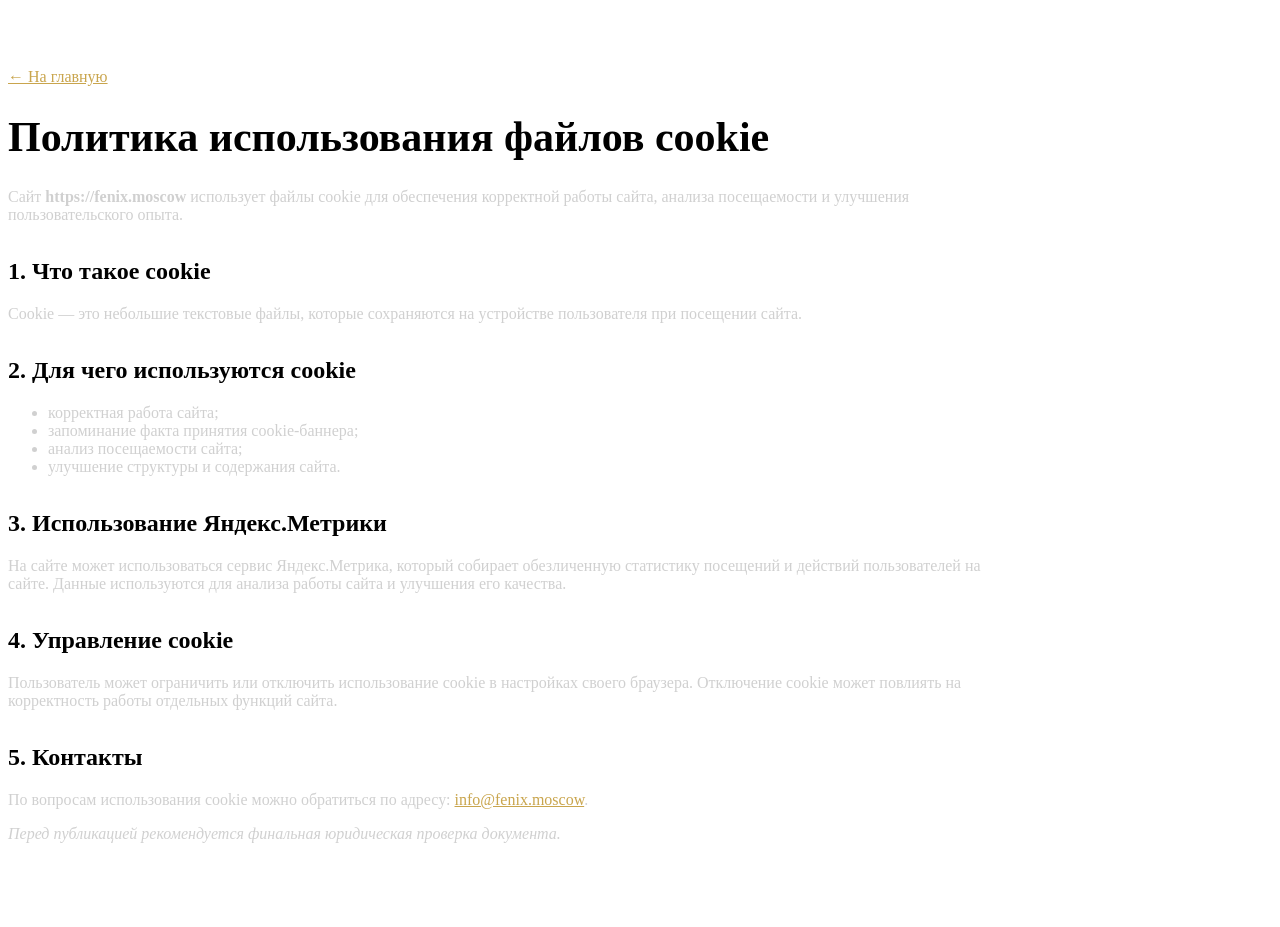
==== cookie-policy.html @ ed6f143b "Add files via upload" ====
<!doctype html><html lang="ru"><head><meta charset="utf-8"><meta name="viewport" content="width=device-width, initial-scale=1"><title>Политика использования файлов cookie | ООО «Феникс»</title><link rel="icon" href="favicon.png"><link rel="stylesheet" href="css/style.css"><style>.legal{max-width:980px;padding:60px 0}.legal h1{font-size:42px;line-height:1.1}.legal h2{margin-top:34px}.legal p,.legal li{color:#d0d0d0}.legal a{color:#C9A54D}</style></head><body><div class="grid-bg"></div><main class="container legal"><a href="index.html" style="color:#C9A54D">← На главную</a><h1>Политика использования файлов cookie</h1><p>Сайт <strong>https://fenix.moscow</strong> использует файлы cookie для обеспечения корректной работы сайта, анализа посещаемости и улучшения пользовательского опыта.</p><h2>1. Что такое cookie</h2><p>Cookie — это небольшие текстовые файлы, которые сохраняются на устройстве пользователя при посещении сайта.</p><h2>2. Для чего используются cookie</h2><ul><li>корректная работа сайта;</li><li>запоминание факта принятия cookie-баннера;</li><li>анализ посещаемости сайта;</li><li>улучшение структуры и содержания сайта.</li></ul><h2>3. Использование Яндекс.Метрики</h2><p>На сайте может использоваться сервис Яндекс.Метрика, который собирает обезличенную статистику посещений и действий пользователей на сайте. Данные используются для анализа работы сайта и улучшения его качества.</p><h2>4. Управление cookie</h2><p>Пользователь может ограничить или отключить использование cookie в настройках своего браузера. Отключение cookie может повлиять на корректность работы отдельных функций сайта.</p><h2>5. Контакты</h2><p>По вопросам использования cookie можно обратиться по адресу: <a href="mailto:info@fenix.moscow">info@fenix.moscow</a>.</p><p><em>Перед публикацией рекомендуется финальная юридическая проверка документа.</em></p></main></body></html>
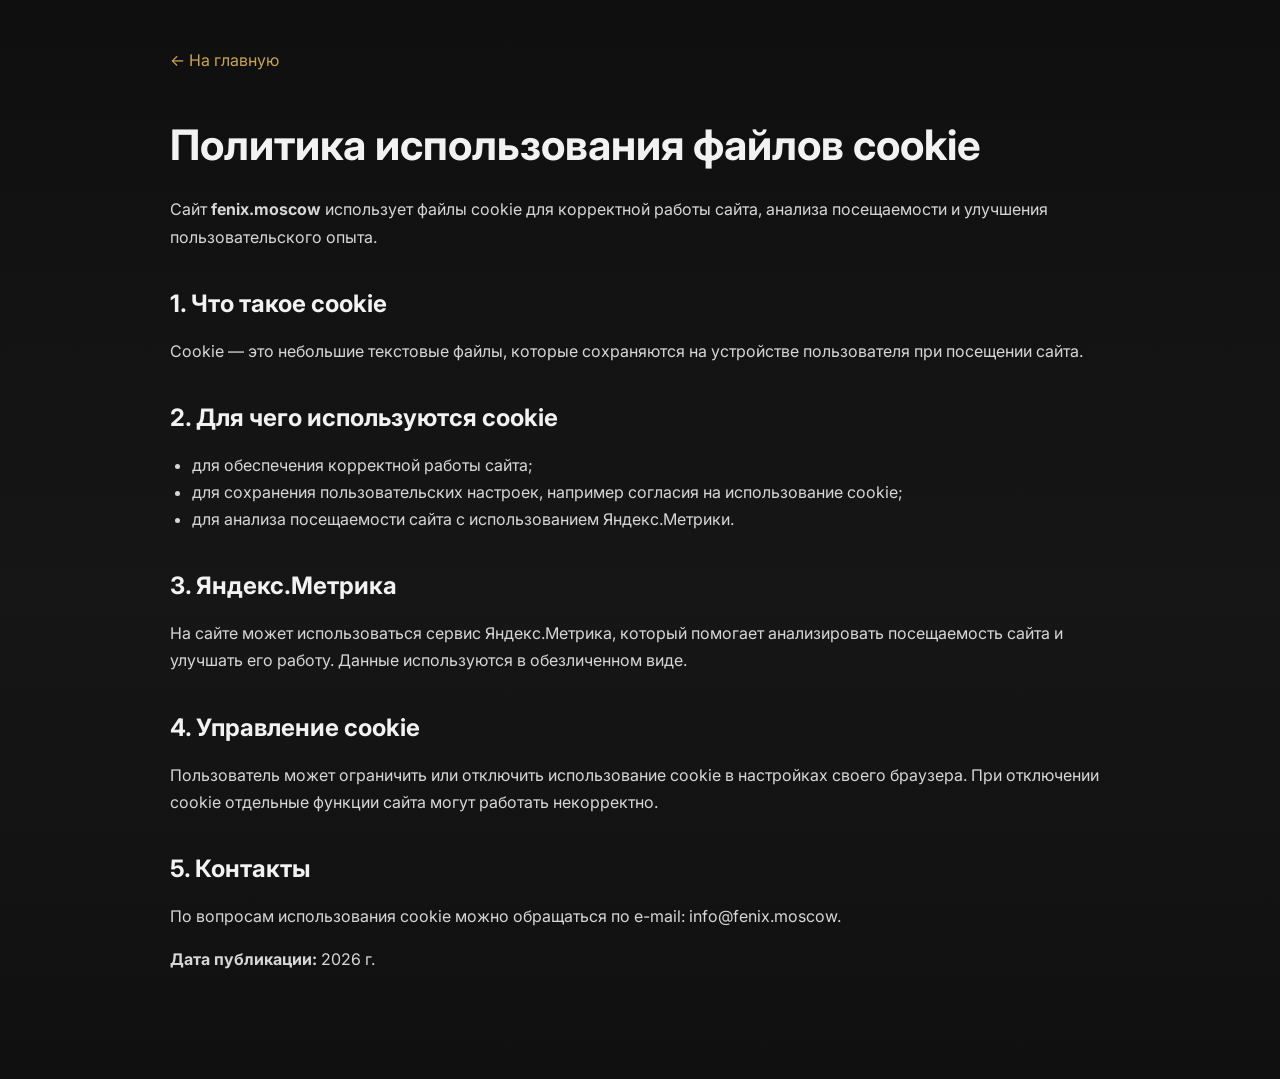
==== commit 1695f4b6: "ver 1.1" ====
--- a/cookie-policy.html
+++ b/cookie-policy.html
@@ -1 +1 @@
-<!doctype html><html lang="ru"><head><meta charset="utf-8"><meta name="viewport" content="width=device-width, initial-scale=1"><title>Политика использования файлов cookie | ООО «Феникс»</title><link rel="icon" href="favicon.png"><link rel="stylesheet" href="css/style.css"><style>.legal{max-width:980px;padding:60px 0}.legal h1{font-size:42px;line-height:1.1}.legal h2{margin-top:34px}.legal p,.legal li{color:#d0d0d0}.legal a{color:#C9A54D}</style></head><body><div class="grid-bg"></div><main class="container legal"><a href="index.html" style="color:#C9A54D">← На главную</a><h1>Политика использования файлов cookie</h1><p>Сайт <strong>https://fenix.moscow</strong> использует файлы cookie для обеспечения корректной работы сайта, анализа посещаемости и улучшения пользовательского опыта.</p><h2>1. Что такое cookie</h2><p>Cookie — это небольшие текстовые файлы, которые сохраняются на устройстве пользователя при посещении сайта.</p><h2>2. Для чего используются cookie</h2><ul><li>корректная работа сайта;</li><li>запоминание факта принятия cookie-баннера;</li><li>анализ посещаемости сайта;</li><li>улучшение структуры и содержания сайта.</li></ul><h2>3. Использование Яндекс.Метрики</h2><p>На сайте может использоваться сервис Яндекс.Метрика, который собирает обезличенную статистику посещений и действий пользователей на сайте. Данные используются для анализа работы сайта и улучшения его качества.</p><h2>4. Управление cookie</h2><p>Пользователь может ограничить или отключить использование cookie в настройках своего браузера. Отключение cookie может повлиять на корректность работы отдельных функций сайта.</p><h2>5. Контакты</h2><p>По вопросам использования cookie можно обратиться по адресу: <a href="mailto:info@fenix.moscow">info@fenix.moscow</a>.</p><p><em>Перед публикацией рекомендуется финальная юридическая проверка документа.</em></p></main></body></html>
+<!doctype html><html lang="ru"><head><meta charset="utf-8"><meta name="viewport" content="width=device-width, initial-scale=1"><title>Политика использования cookie | ООО «Феникс»</title><link rel="icon" href="favicon.png" type="image/png"><link href="https://fonts.googleapis.com/css2?family=Inter:wght@400;500;600;700;800&display=swap" rel="stylesheet"><link rel="stylesheet" href="css/style.css"></head><body><div class="page"><div class="grid-bg"></div><main class="container legal-page legal"><a class="back" href="index.html">← На главную</a><h1>Политика использования файлов cookie</h1><p>Сайт <b>fenix.moscow</b> использует файлы cookie для корректной работы сайта, анализа посещаемости и улучшения пользовательского опыта.</p><h2>1. Что такое cookie</h2><p>Cookie — это небольшие текстовые файлы, которые сохраняются на устройстве пользователя при посещении сайта.</p><h2>2. Для чего используются cookie</h2><ul><li>для обеспечения корректной работы сайта;</li><li>для сохранения пользовательских настроек, например согласия на использование cookie;</li><li>для анализа посещаемости сайта с использованием Яндекс.Метрики.</li></ul><h2>3. Яндекс.Метрика</h2><p>На сайте может использоваться сервис Яндекс.Метрика, который помогает анализировать посещаемость сайта и улучшать его работу. Данные используются в обезличенном виде.</p><h2>4. Управление cookie</h2><p>Пользователь может ограничить или отключить использование cookie в настройках своего браузера. При отключении cookie отдельные функции сайта могут работать некорректно.</p><h2>5. Контакты</h2><p>По вопросам использования cookie можно обращаться по e-mail: <a href="mailto:info@fenix.moscow">info@fenix.moscow</a>.</p><p><b>Дата публикации:</b> 2026 г.</p></main></div></body></html>
--- a/css/style.css
+++ b/css/style.css
@@ -0,0 +1 @@
+:root{--bg:#111;--bg2:#161616;--card:#1a1a1a;--gold:#c9a54d;--gold2:#e4c46a;--text:#f2f2f2;--muted:#9a9a9a;--line:rgba(201,165,77,.18);--line2:rgba(255,255,255,.08);--max:1360px;--radius:18px}*{box-sizing:border-box}html{scroll-behavior:smooth}body{margin:0;font-family:Inter,Arial,sans-serif;background:linear-gradient(180deg,#0f0f0f,#161616 55%,#101010);color:var(--text);overflow-x:hidden}a{color:inherit;text-decoration:none}.container{width:min(var(--max),calc(100% - 48px));margin:0 auto}.page{position:relative;min-height:100vh;overflow:hidden}.grid-bg{position:fixed;inset:0;pointer-events:none;opacity:.32;background-image:linear-gradient(rgba(201,165,77,.04) 1px,transparent 1px),linear-gradient(90deg,rgba(201,165,77,.04) 1px,transparent 1px);background-size:72px 72px;mask-image:linear-gradient(to bottom,#000,transparent 85%)}.glow{position:fixed;left:-230px;top:-160px;width:520px;height:520px;border-radius:50%;background:radial-gradient(circle,rgba(201,165,77,.2),transparent 65%);pointer-events:none}.header{position:sticky;top:0;z-index:20;display:flex;align-items:center;justify-content:space-between;gap:28px;min-height:104px;padding:18px 0;border-bottom:1px solid var(--line2);backdrop-filter:blur(18px);background:rgba(16,16,16,.78)}.brand{display:flex;align-items:center;gap:18px;min-width:0;flex:0 1 500px}.brand img{width:78px;height:78px;object-fit:contain;filter:drop-shadow(0 0 15px rgba(201,165,77,.08));flex:0 0 auto}.brand-text{display:flex;flex-direction:column;min-width:0}.brand-company{font-size:21px;font-weight:700;letter-spacing:.01em;white-space:nowrap}.brand-slogan{font-size:14px;color:var(--muted);line-height:1.35;max-width:420px;margin-top:6px}.nav{display:flex;align-items:center;gap:clamp(22px,3vw,52px);font-size:16px;font-weight:500;white-space:nowrap}.nav a:not(.btn){color:#eee;transition:.2s}.nav a:not(.btn):hover{color:var(--gold)}.btn{display:inline-flex;align-items:center;justify-content:center;gap:10px;height:56px;padding:0 28px;border-radius:10px;font-weight:650;line-height:1;border:1px solid transparent;cursor:pointer;transition:.2s;white-space:nowrap}.btn-primary{background:linear-gradient(135deg,#e5c875,#b68d33);color:#111;box-shadow:0 10px 35px rgba(201,165,77,.12)}.btn-primary:hover{transform:translateY(-1px);filter:brightness(1.06)}.btn-secondary{border-color:var(--gold);color:#fff;background:rgba(0,0,0,.12)}.btn-secondary:hover{background:rgba(201,165,77,.08)}.small-btn{height:48px;padding:0 22px}.menu-btn{display:none;width:54px;height:54px;border:1px solid var(--gold);border-radius:12px;background:rgba(0,0,0,.12);color:var(--gold2);font-size:28px;line-height:1}.mobile-nav{display:none;position:absolute;top:100%;left:24px;right:24px;padding:16px;border:1px solid var(--line);border-radius:16px;background:rgba(18,18,18,.98);box-shadow:0 18px 50px rgba(0,0,0,.35)}.mobile-nav a{display:block;padding:15px;border-bottom:1px solid var(--line2)}.mobile-nav a:last-child{border-bottom:0}.mobile-nav.open{display:block}.hero{display:grid;grid-template-columns:minmax(0,1fr) minmax(420px,.9fr);gap:44px;align-items:center;min-height:690px;padding:74px 0 64px}.eyebrow{color:var(--gold);font-weight:650;letter-spacing:.08em;text-transform:uppercase;margin-bottom:22px}.hero h1{font-size:clamp(44px,4.6vw,72px);line-height:1.08;margin:0 0 24px;letter-spacing:-.045em;max-width:780px}.lead{font-size:clamp(18px,1.55vw,23px);line-height:1.48;color:#ddd;max-width:640px;margin:0 0 38px}.actions{display:flex;gap:18px;flex-wrap:wrap}.drawing-wrap{position:relative;min-height:470px;border-left:1px solid rgba(255,255,255,.05)}.drawing-wrap img{position:absolute;inset:4% 0 auto auto;width:min(720px,105%);opacity:.88;filter:drop-shadow(0 0 32px rgba(201,165,77,.08))}.impeller{position:absolute;right:8%;top:10%;width:150px;height:150px;border:1px solid rgba(201,165,77,.16);border-radius:50%;background:conic-gradient(from 8deg,transparent 0 8%,rgba(201,165,77,.12) 8% 13%,transparent 13% 25%);opacity:.35}.stats{display:grid;grid-template-columns:1fr 1fr 1fr 1.2fr;gap:38px;padding:34px 0;border-top:1px solid var(--line2);border-bottom:1px solid var(--line2)}.stat strong{display:block;color:var(--gold);font-size:44px;line-height:1;font-weight:800;letter-spacing:-.04em}.stat span{display:block;margin-top:8px;color:#e9e9e9;line-height:1.35}.stats-note{border-left:1px solid var(--line);padding-left:34px;color:#cfcfcf;line-height:1.45;align-self:center}.section{padding:86px 0}.section-title{font-size:25px;line-height:1.15;text-transform:uppercase;letter-spacing:.02em;margin:0 0 24px}.competencies{display:grid;grid-template-columns:repeat(4,1fr);gap:14px}.card{min-height:210px;border:1px solid var(--line2);border-radius:var(--radius);background:linear-gradient(145deg,rgba(255,255,255,.045),rgba(255,255,255,.015));padding:28px;transition:.22s}.card:hover{transform:translateY(-3px);border-color:rgba(201,165,77,.34)}.icon{width:48px;height:48px;color:var(--gold);margin-bottom:22px}.card h3{font-size:19px;line-height:1.24;margin:0 0 14px}.card p{font-size:14px;line-height:1.55;color:#c8c8c8;margin:0}.about{display:grid;grid-template-columns:1fr .9fr;gap:58px;align-items:center;border-top:1px solid var(--line2)}.about p{font-size:17px;line-height:1.65;color:#d7d7d7;max-width:700px}.pump{min-height:320px;background:url('../assets/drawings/pump.svg') center/contain no-repeat;opacity:.92}.contact{display:grid;grid-template-columns:.85fr 1fr;gap:60px;border-top:1px solid var(--line2)}.contact-list{display:grid;gap:24px;margin-top:28px}.contact-item{display:grid;gap:8px;color:#d8d8d8}.contact-item b{color:var(--gold);font-size:15px}.contact-item a,.contact-item span{font-size:17px;line-height:1.55}.form{border:1px solid var(--line2);border-radius:var(--radius);padding:32px;background:rgba(255,255,255,.025)}.form input,.form textarea{width:100%;margin-bottom:14px;border:1px solid rgba(255,255,255,.14);border-radius:8px;background:rgba(0,0,0,.16);color:var(--text);padding:16px 18px;font:inherit;outline:none}.form textarea{min-height:130px;resize:vertical}.form input:focus,.form textarea:focus{border-color:rgba(201,165,77,.55)}.check{display:flex;gap:10px;align-items:flex-start;font-size:13px;line-height:1.45;color:#bbb;margin:6px 0 20px}.check input{width:auto;margin:2px 0 0}.check a{color:var(--gold)}.details{border:1px solid var(--line2);border-radius:var(--radius);background:rgba(255,255,255,.025);padding:22px 26px}.details summary{cursor:pointer;font-weight:700;color:var(--gold);font-size:18px}.details-grid{display:grid;gap:12px;margin-top:20px;color:#d5d5d5;line-height:1.45}.footer{border-top:1px solid var(--line2);padding:28px 0 38px;color:#aaa;font-size:14px}.footer-inner{display:flex;gap:24px;justify-content:space-between;align-items:center;flex-wrap:wrap}.footer-links{display:flex;gap:24px;flex-wrap:wrap}.footer a:hover{color:var(--gold)}.cookie{position:fixed;left:24px;right:24px;bottom:22px;z-index:50;display:none;align-items:center;justify-content:space-between;gap:18px;max-width:980px;margin:0 auto;padding:18px 20px;border:1px solid var(--line);border-radius:16px;background:rgba(18,18,18,.96);box-shadow:0 18px 60px rgba(0,0,0,.45)}.cookie.show{display:flex}.cookie p{margin:0;color:#d5d5d5;font-size:14px;line-height:1.45}.cookie-actions{display:flex;gap:10px;flex-shrink:0}.legal-page{padding:50px 0 90px}.legal{max-width:940px}.legal h1{font-size:42px;line-height:1.1}.legal h2{margin-top:38px}.legal p,.legal li{color:#d7d7d7;line-height:1.7}.legal ul{padding-left:22px}.back{color:var(--gold);display:inline-block;margin-bottom:24px}@media (max-width:1180px){.nav{display:none}.menu-btn{display:block}.brand{flex:1}.header{min-height:94px}.brand img{width:70px;height:70px}.brand-company{font-size:19px}.brand-slogan{font-size:13px;max-width:360px}.hero{grid-template-columns:1fr;gap:26px;min-height:auto}.drawing-wrap{min-height:330px;border-left:0}.drawing-wrap img{inset:0 auto auto 50%;transform:translateX(-50%);width:min(720px,100%)}.stats{grid-template-columns:repeat(3,1fr)}.stats-note{grid-column:1/-1;border-left:0;border-top:1px solid var(--line2);padding:22px 0 0}.competencies{grid-template-columns:repeat(2,1fr)}.about,.contact{grid-template-columns:1fr}}@media (max-width:700px){.container{width:min(100% - 32px,var(--max))}.header{min-height:88px;gap:12px}.brand{gap:13px}.brand img{width:62px;height:62px}.brand-company{font-size:18px}.brand-slogan{font-size:12px;max-width:210px}.menu-btn{width:50px;height:50px}.mobile-nav{left:16px;right:16px}.hero{padding:54px 0 40px}.eyebrow{font-size:13px;margin-bottom:16px}.hero h1{font-size:38px;line-height:1.1}.lead{font-size:17px}.actions{display:grid;grid-template-columns:1fr}.btn{width:100%;height:54px}.drawing-wrap{min-height:245px}.impeller{width:90px;height:90px}.stats{grid-template-columns:1fr;gap:24px}.stat strong{font-size:42px}.section{padding:58px 0}.competencies{grid-template-columns:1fr}.card{min-height:auto}.pump{min-height:220px}.contact{gap:34px}.form{padding:24px 18px}.footer-inner{display:grid;gap:18px}.footer-links{display:grid;gap:12px}.cookie{left:12px;right:12px;bottom:12px;display:none;align-items:stretch;flex-direction:column}.cookie-actions{display:grid;grid-template-columns:1fr 1fr}.legal h1{font-size:32px}}@media (max-width:420px){.brand img{width:58px;height:58px}.brand-slogan{max-width:190px}.hero h1{font-size:34px}.brand-company{font-size:17px}}
